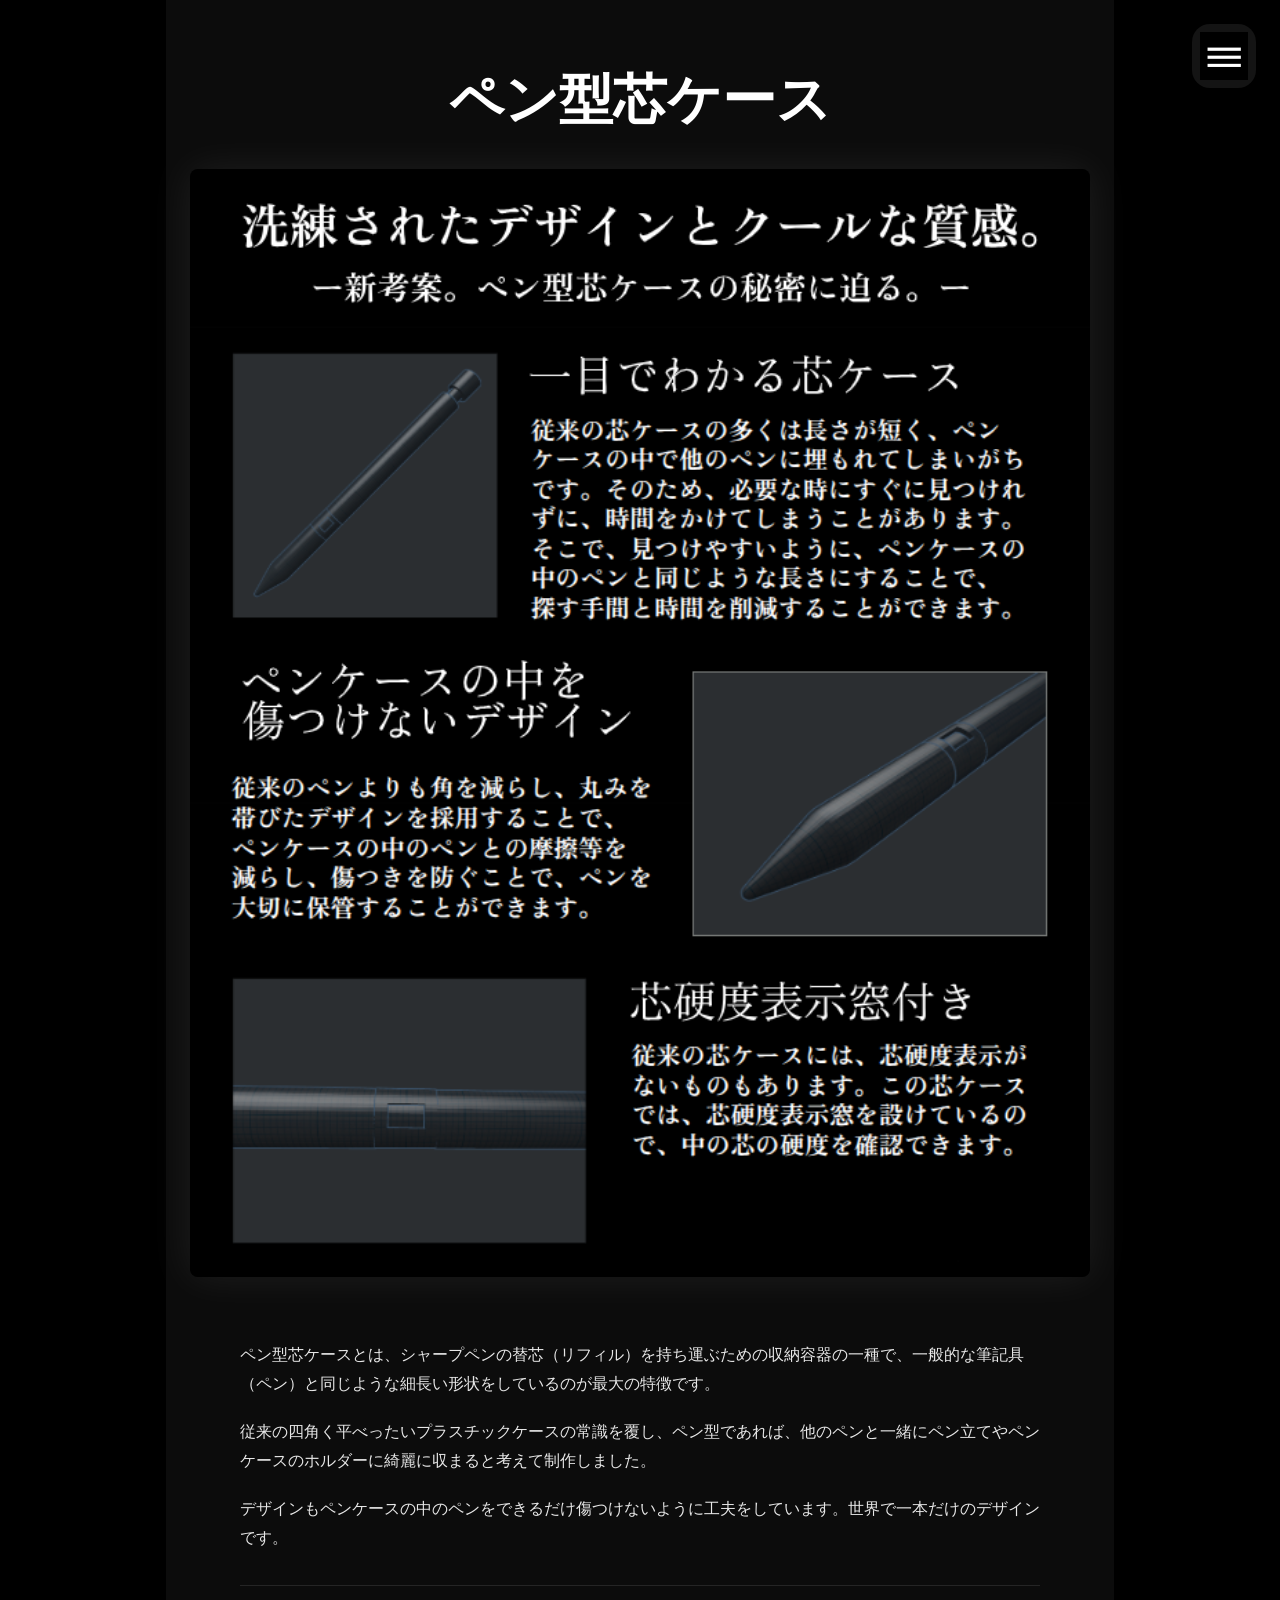
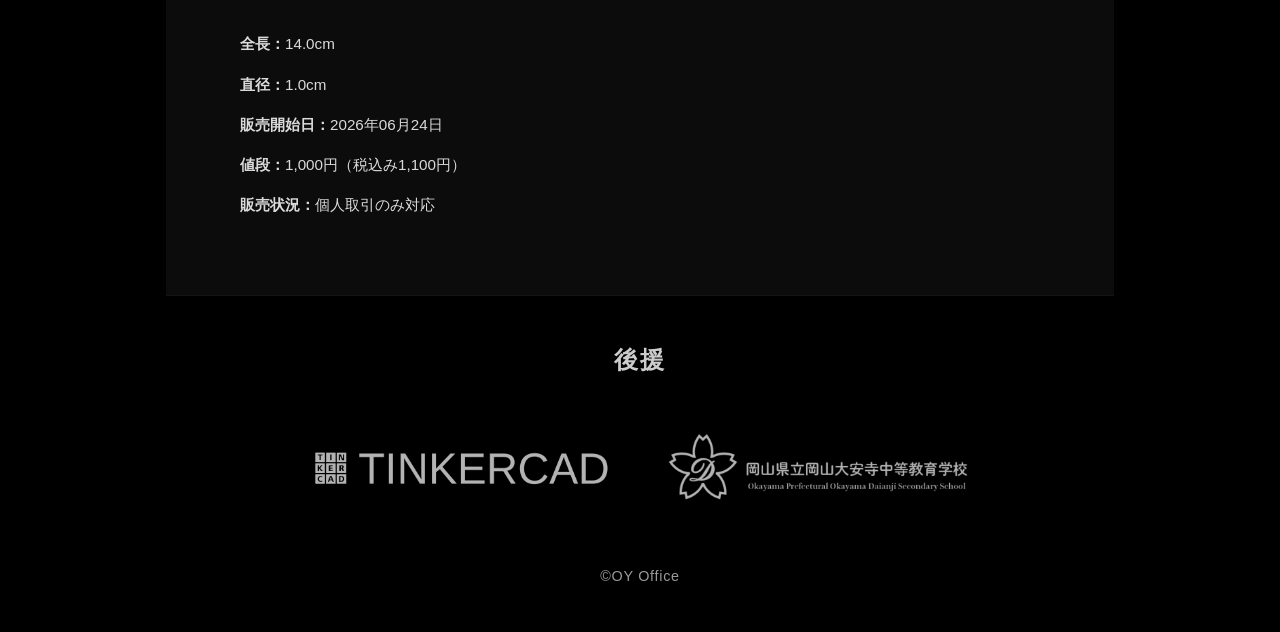
==== product-1.html @ 46aa2d0a "全部" ====
<!DOCTYPE html>
<html lang="ja">
<head>
  <meta charset="UTF-8" />
  <meta name="viewport" content="width=device-width, initial-scale=1.0" />
  <title>ペン型芯ケース - OY Office</title>
  <link rel="stylesheet" href="styles.css" />
  <script src="script.js"></script>
</head>
<body>
  <div class="page">
    <header class="topbar">
      <button class="topbar__button" id="menuToggle" aria-expanded="false" aria-label="メニューを開く">
        <img src="Screenshot 2026-06-19 08.20.20.png" alt="メニューアイコン" class="topbar__icon" />
      </button>
      <nav class="topbar__menu" id="topbarMenu" aria-hidden="true">
        <a href="index.html#hero">ホーム</a>
        <a href="index.html#overview">オフィスの概要</a>
        <a href="index.html#process">製作の過程について</a>
        <div class="menu-item-with-toggle">
          <a href="index.html#works">製作品一覧</a>
          <button class="toggle-products" id="toggleProducts" aria-expanded="false">▶</button>
        </div>
        <div class="products-submenu" id="productsSubmenu" style="display: none;">
          <a href="product-1.html">ペン型芯ケース</a>
          <a href="#">新作（2026年8月公開予定）</a>
        </div>
      </nav>
    </header>

    <section class="product-detail">
      <div class="product-detail-inner">
        <h1><span class="oy-office-title">ペン型芯ケース</span></h1>
        <img src="Screenshot 2026-06-21 00.43.49.png" alt="ペン型芯ケース詳細" class="product-detail-image" />
        <div class="product-description">
          <p>ペン型芯ケースとは、シャープペンの替芯（リフィル）を持ち運ぶための収納容器の一種で、一般的な筆記具（ペン）と同じような細長い形状をしているのが最大の特徴です。</p>

          <p>従来の四角く平べったいプラスチックケースの常識を覆し、ペン型であれば、他のペンと一緒にペン立てやペンケースのホルダーに綺麗に収まると考えて制作しました。</p>

          <p>デザインもペンケースの中のペンをできるだけ傷つけないように工夫をしています。世界で一本だけのデザインです。</p>

          <div class="product-specs">
            <p><strong>全長：</strong>14.0cm</p>
            <p><strong>直径：</strong>1.0cm</p>
            <p><strong>販売開始日：</strong>2026年06月24日</p>
            <p><strong>値段：</strong>1,000円（税込み1,100円）</p>
            <p><strong>販売状況：</strong>個人取引のみ対応</p>
          </div>
        </div>
      </div>
    </section>
    <footer class="footer">
      <div class="sponsors fade-in-on-scroll">
        <p class="sponsors__title">後援</p>
        <div class="sponsors__logos">
          <img src="Screenshot%202026-06-21%2021.25.54.png" alt="後援ロゴ1" class="sponsor-logo" />
          <img src="Screenshot%202026-06-21%2021.26.02.png" alt="後援ロゴ2" class="sponsor-logo" />
        </div>
      </div>
      <p>©️OY Office</p>
    </footer>
  </div>
</body>
</html>
---- styles.css ----
@import url('https://fonts.googleapis.com/css2?family=Space+Grotesk:wght@400;500;600;700&display=swap');

:root {
  color-scheme: dark;
  background: #000;
  color: #fff;
  scroll-behavior: smooth;
}

* {
  box-sizing: border-box;
}

body {
  margin: 0;
  min-height: 100vh;
  display: grid;
  place-items: center;
  background: #000;
  user-select: none;
  font-family: Arial, Helvetica, sans-serif;
}

body.no-scroll {
  overflow: hidden;
}

img {
  -webkit-user-drag: none;
  -moz-user-drag: none;
  -ms-user-drag: none;
  pointer-events: none;
}

.screenshot,
.topbar__icon {
  -webkit-touch-callout: none;
  -webkit-user-select: none;
  -khtml-user-select: none;
  -moz-user-select: none;
  -ms-user-select: none;
  user-select: none;
}

.page {
  min-height: 100vh;
  background: #000;
  color: #fff;
}

.hero {
  min-height: 100vh;
  display: grid;
  place-items: center;
  padding: 2rem 1rem 3rem;
}

.wrapper {
  width: 100%;
  display: flex;
  flex-direction: row;
  align-items: center;
  justify-content: center;
  gap: 1rem;
  flex-wrap: wrap;
}

.screenshot {
  width: min(340px, 42vw);
  max-width: 42vw;
  height: auto;
  display: block;
  border-radius: 0.5rem;
  box-shadow: rgba(255, 255, 255, 0.08) 0 0 40px;
  opacity: 0;
}

.screenshot--bottom {
  transform: translateY(40px);
  animation: fadeInUp 0.9s ease forwards;
  animation-delay: 0.2s;
}

.screenshot--right {
  transform: translateX(80px);
  animation: fadeInRight 0.9s ease forwards;
  animation-delay: 1s;
}

.screenshot--small {
  width: min(81ch, 90vw);
  height: auto;
  display: block;
  border-radius: 0.5rem;
  box-shadow: rgba(255, 255, 255, 0.08) 0 0 40px;
}

.more-content {
  background: #0c0c0c;
  padding: 4rem 1.5rem;
}

@keyframes fadeInUp {
  to {
    opacity: 1;
    transform: translateY(0);
  }
}

@keyframes fadeInRight {
  to {
    opacity: 1;
    transform: translateX(0);
  }
}

.content-inner {
  max-width: 900px;
  margin: 0 auto;
  display: grid;
  gap: 1.25rem;
}

.more-content h1,
.product-detail h1 {
  margin: 0;
  font-size: clamp(2.4rem, 4.5vw, 3.4rem);
}

.more-content p {
  margin: 0;
  font-size: clamp(1.05rem, 1.2vw, 1.2rem);
  line-height: 1.85;
  opacity: 0.9;
}

.works-grid {
  display: grid;
  grid-template-columns: repeat(auto-fill, minmax(225px, 1fr));
  gap: 1.5rem;
  margin-top: 2rem;
}

.product-item {
  display: block;
  text-decoration: none;
  border-radius: 0.5rem;
  overflow: hidden;
  transition: transform 0.3s ease;
}

.product-item:hover {
  transform: scale(1.05);
}

.product-image {
  width: 100%;
  aspect-ratio: 1 / 1;
  object-fit: cover;
  display: block;
  border-radius: 0.5rem;
  box-shadow: rgba(255, 255, 255, 0.08) 0 0 20px;
}

.product-name {
  margin: 0.75rem 0 0 0;
  font-size: clamp(0.9rem, 1.1vw, 1rem);
  text-align: center;
  opacity: 0.9;
  color: #fff;
}

.product-detail {
  background: #0c0c0c;
  padding: 4rem 1.5rem;
}

.product-detail-inner {
  max-width: 900px;
  margin: 0 auto;
  display: flex;
  flex-direction: column;
  align-items: center;
  gap: 2rem;
}

.product-detail-image {
  width: min(95vw, 900px);
  height: auto;
  object-fit: contain;
  display: block;
  border-radius: 0.5rem;
  box-shadow: rgba(255, 255, 255, 0.08) 0 0 40px;
}

.product-description {
  width: 100%;
  max-width: 800px;
  margin-top: 2rem;
}

.product-description p {
  margin: 0 0 1.2rem 0;
  font-size: clamp(1rem, 1.1vw, 1.15rem);
  line-height: 1.8;
  opacity: 0.9;
}

.product-specs {
  margin-top: 2rem;
  padding-top: 2rem;
  border-top: 1px solid rgba(255, 255, 255, 0.1);
}

.product-specs p {
  margin: 0.8rem 0;
  font-size: clamp(0.95rem, 1vw, 1.05rem);
  opacity: 0.85;
}

.product-detail-description {
  margin: 0;
  font-size: clamp(1.05rem, 1.2vw, 1.2rem);
  line-height: 1.85;
  opacity: 0.9;
  text-align: center;
}

.subtitle {
  margin: 0 0 1rem 0;
  font-size: clamp(0.9rem, 1vw, 1rem);
  opacity: 0.7;
  font-weight: 500;
  letter-spacing: 0.05em;
}

.subtitle-section {
  background: #000;
  padding: 1rem 1.5rem;
  display: flex;
  align-items: center;
  justify-content: center;
  min-height: auto;
}

.subtitle-large {
  margin: 0;
  font-size: 5rem;
  text-align: center;
  opacity: 0.9;
  font-weight: 600;
  letter-spacing: 0.05em;
}

.oy-office-title {
  font-family: Arial, Helvetica, sans-serif;
}

.product-detail h1 .oy-office-title {
  display: inline-block;
  opacity: 0;
  transform: translateY(30px);
  animation: fadeInUp 0.8s cubic-bezier(0.16, 1, 0.3, 1) forwards;
  animation-delay: 0.15s;
}


.topbar {
  position: fixed;
  right: 1.5rem;
  top: 1.5rem;
  z-index: 20;
  display: flex;
  align-items: center;
  justify-content: flex-end;
}

.topbar__button {
  width: 64px;
  height: 64px;
  border: none;
  border-radius: 18px;
  background: rgba(255,255,255,0.08);
  color: #fff;
  cursor: pointer;
  padding: 0;
  display: inline-flex;
  align-items: center;
  justify-content: center;
  transition: background 0.2s ease;
}

.topbar__button:hover,
.topbar__button:focus {
  background: rgba(255,255,255,0.16);
}

.topbar__icon {
  width: 48px;
  height: 48px;
  display: block;
}

.topbar__menu {
  position: absolute;
  right: 0;
  top: 56px;
  width: 220px;
  background: rgba(8, 8, 8, 0.98);
  border: 1px solid rgba(255,255,255,0.08);
  box-shadow: 0 18px 40px rgba(0,0,0,0.35);
  backdrop-filter: blur(12px);
  border-radius: 16px;
  padding: 0.75rem 0;
  display: none;
  flex-direction: column;
}

.topbar__menu a {
  color: #fff;
  text-decoration: none;
  padding: 0.85rem 1.25rem;
  font-size: 0.95rem;
  transition: background 0.2s ease;
}

.topbar__menu a:hover {
  background: rgba(255,255,255,0.08);
}

.menu-item-with-toggle {
  display: flex;
  align-items: center;
  width: 100%;
}

.menu-item-with-toggle a {
  flex: 1;
  padding: 0.85rem 1.25rem;
  margin: 0;
}

.toggle-products {
  background: none;
  border: none;
  color: #fff;
  padding: 0.85rem 1rem;
  font-size: 0.8rem;
  cursor: pointer;
  transition: transform 0.3s ease;
}

.toggle-products.active {
  transform: rotate(90deg);
}

.products-submenu {
  background: rgba(255,255,255,0.04);
  padding: 0.5rem 0;
  border-top: 1px solid rgba(255,255,255,0.08);
}

.products-submenu a {
  display: block;
  padding: 0.6rem 2.5rem;
  color: #fff;
  text-decoration: none;
  font-size: 0.9rem;
  opacity: 0.8;
  transition: background 0.2s ease;
}

.products-submenu a:hover {
  background: rgba(255,255,255,0.08);
}

.topbar__menu.show {
  display: flex;
}

.screenshot--bottom {
  animation-name: fadeInUp;
  animation-delay: 0.2s;
}

.screenshot--right {
  transform: translateX(60px);
  animation-name: fadeInRight;
  animation-delay: 1.1s;
}

@keyframes fadeInUp {
  to {
    opacity: 1;
    transform: translateY(0);
  }
}

.footer {
  text-align: center;
  padding: 3rem 1.5rem;
  background: #000;
  border-top: 1px solid rgba(255, 255, 255, 0.08);
}

.footer p {
  margin: 0;
  font-size: 0.9rem;
  opacity: 0.6;
  letter-spacing: 0.05em;
  font-family: Arial, Helvetica, sans-serif;
}

/* Sponsors styling */
.sponsors {
  margin-bottom: 2.5rem;
}

.footer .sponsors__title {
  font-size: 1.5rem;
  font-weight: bold;
  opacity: 0.8;
  letter-spacing: 0.1em;
  margin-bottom: 2rem;
}

.sponsors__logos {
  display: flex;
  justify-content: center;
  align-items: center;
  gap: 2.5rem;
  flex-wrap: wrap;
}

.sponsor-logo {
  height: 120px;
  width: auto;
  max-width: 320px;
  object-fit: contain;
  opacity: 0.7;
  transition: opacity 0.3s ease, transform 0.3s ease;
}

.sponsor-logo:hover {
  opacity: 1;
  transform: translateY(-2px);
}

/* Scroll Fade In Up Animation */
.fade-in-on-scroll {
  opacity: 0;
  transform: translateY(30px);
  transition: opacity 1s cubic-bezier(0.16, 1, 0.3, 1), transform 1s cubic-bezier(0.16, 1, 0.3, 1);
}

.fade-in-on-scroll.active {
  opacity: 1;
  transform: translateY(0);
}
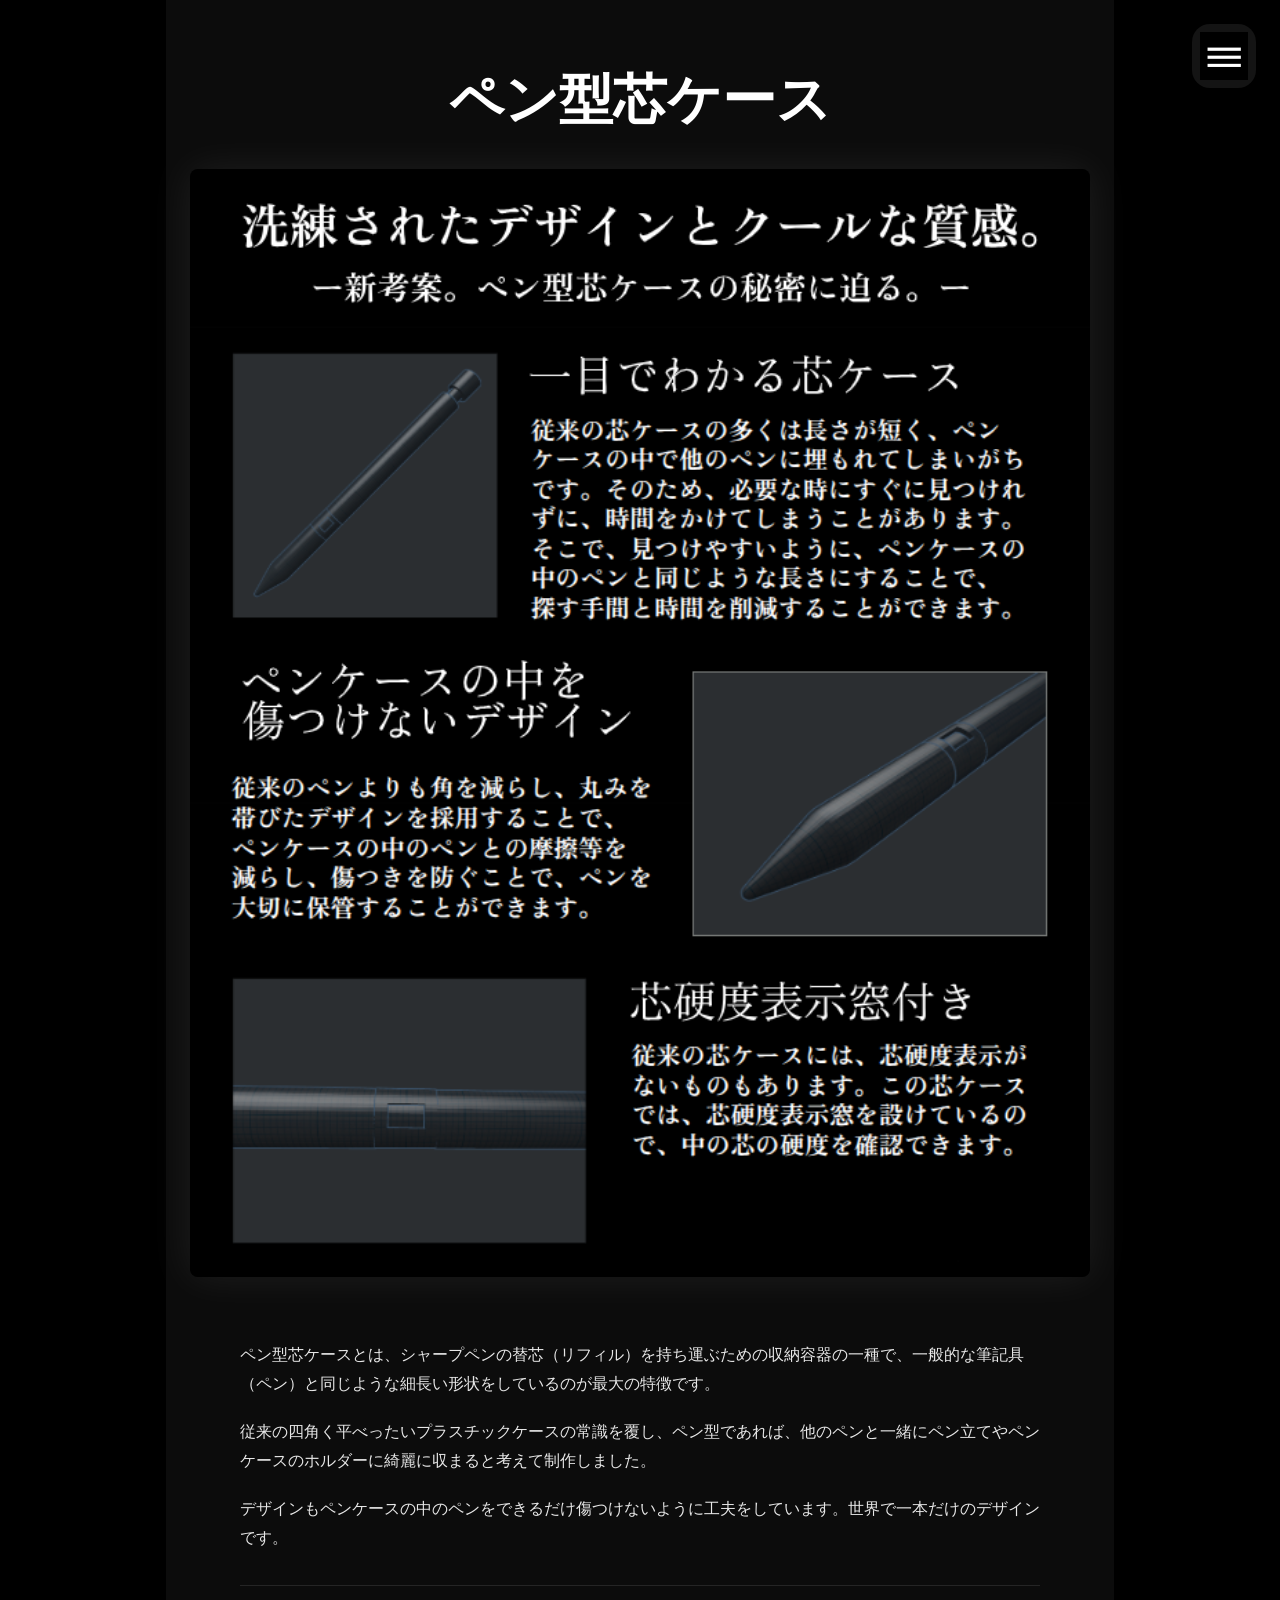
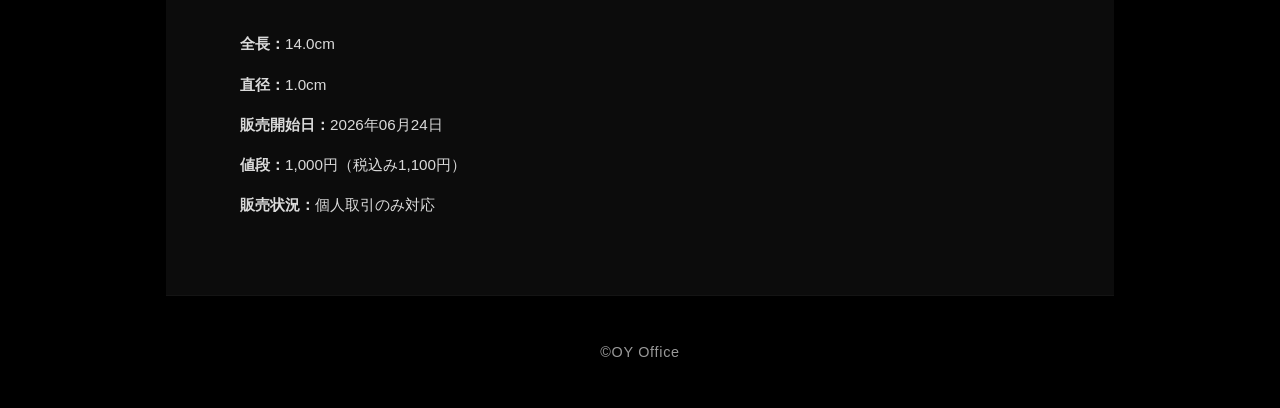
==== commit 9859c0a2: "全部" ====
--- a/product-1.html
+++ b/product-1.html
@@ -11,7 +11,7 @@
   <div class="page">
     <header class="topbar">
       <button class="topbar__button" id="menuToggle" aria-expanded="false" aria-label="メニューを開く">
-        <img src="Screenshot 2026-06-19 08.20.20.png" alt="メニューアイコン" class="topbar__icon" />
+        <img src="humburgermenu.png" alt="メニューアイコン" class="topbar__icon" />
       </button>
       <nav class="topbar__menu" id="topbarMenu" aria-hidden="true">
         <a href="index.html#hero">ホーム</a>
@@ -31,7 +31,7 @@
     <section class="product-detail">
       <div class="product-detail-inner">
         <h1><span class="oy-office-title">ペン型芯ケース</span></h1>
-        <img src="Screenshot 2026-06-21 00.43.49.png" alt="ペン型芯ケース詳細" class="product-detail-image" />
+        <img src="img2.png" alt="ペン型芯ケース詳細" class="product-detail-image" />
         <div class="product-description">
           <p>ペン型芯ケースとは、シャープペンの替芯（リフィル）を持ち運ぶための収納容器の一種で、一般的な筆記具（ペン）と同じような細長い形状をしているのが最大の特徴です。</p>
 
@@ -50,13 +50,6 @@
       </div>
     </section>
     <footer class="footer">
-      <div class="sponsors fade-in-on-scroll">
-        <p class="sponsors__title">後援</p>
-        <div class="sponsors__logos">
-          <img src="Screenshot%202026-06-21%2021.25.54.png" alt="後援ロゴ1" class="sponsor-logo" />
-          <img src="Screenshot%202026-06-21%2021.26.02.png" alt="後援ロゴ2" class="sponsor-logo" />
-        </div>
-      </div>
       <p>©️OY Office</p>
     </footer>
   </div>
--- a/styles.css
+++ b/styles.css
@@ -411,40 +411,6 @@
   font-family: Arial, Helvetica, sans-serif;
 }
 
-/* Sponsors styling */
-.sponsors {
-  margin-bottom: 2.5rem;
-}
-
-.footer .sponsors__title {
-  font-size: 1.5rem;
-  font-weight: bold;
-  opacity: 0.8;
-  letter-spacing: 0.1em;
-  margin-bottom: 2rem;
-}
-
-.sponsors__logos {
-  display: flex;
-  justify-content: center;
-  align-items: center;
-  gap: 2.5rem;
-  flex-wrap: wrap;
-}
-
-.sponsor-logo {
-  height: 120px;
-  width: auto;
-  max-width: 320px;
-  object-fit: contain;
-  opacity: 0.7;
-  transition: opacity 0.3s ease, transform 0.3s ease;
-}
-
-.sponsor-logo:hover {
-  opacity: 1;
-  transform: translateY(-2px);
-}
 
 /* Scroll Fade In Up Animation */
 .fade-in-on-scroll {
